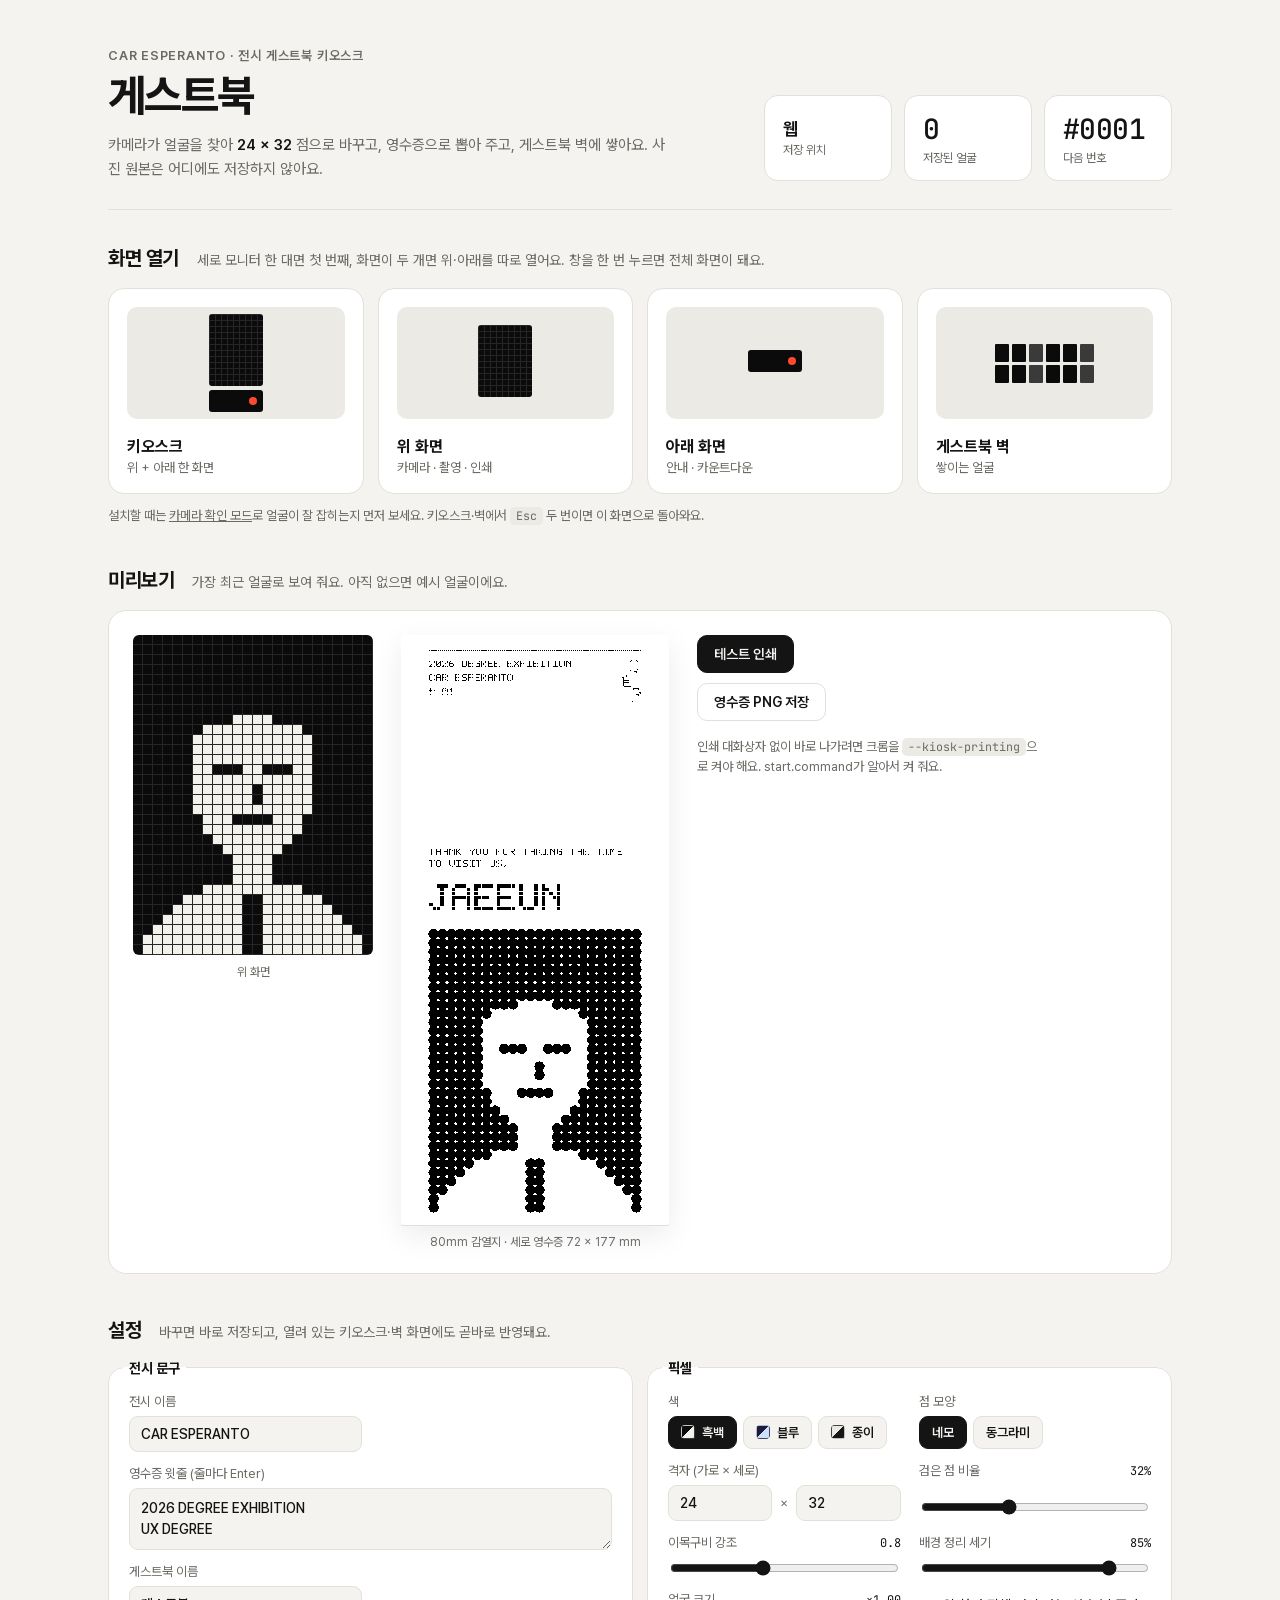
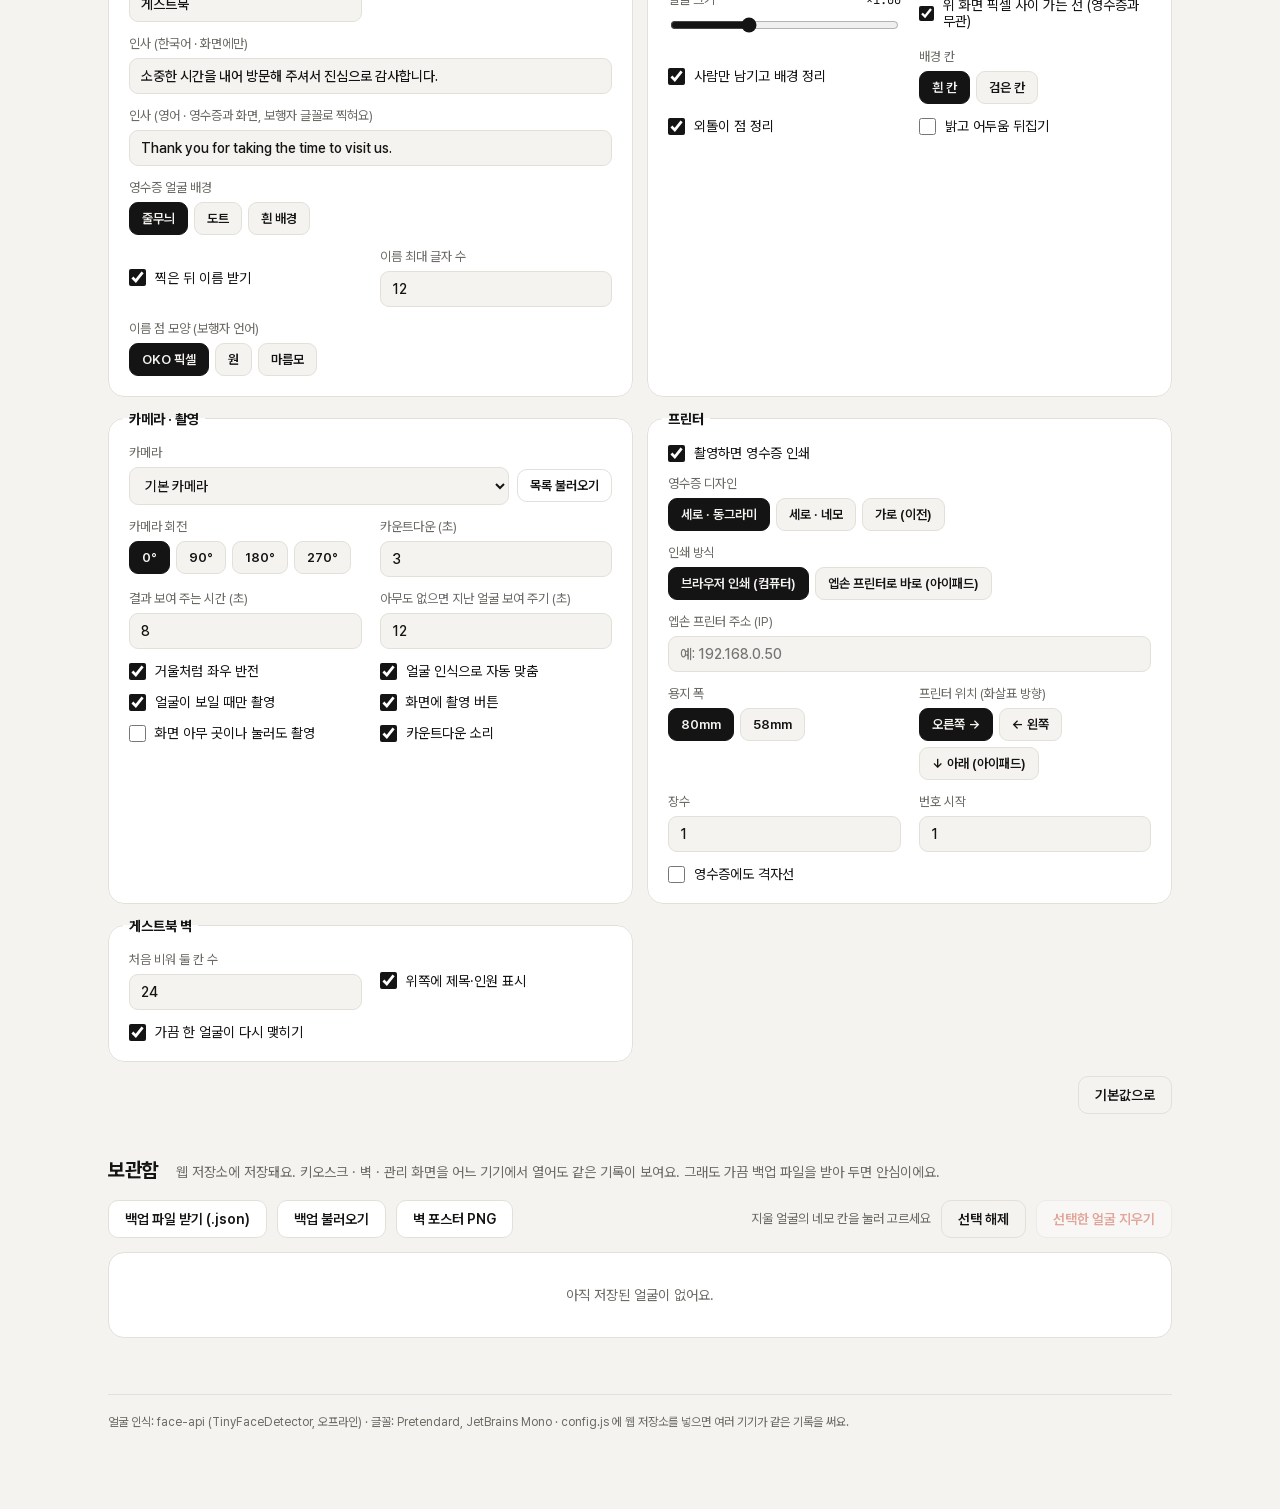
==== index.html @ ea3ad04e "Receipt: full face framing, fresh settings before print, no stale overwrite Co-Authored-By: Claude O" ====
<!doctype html>
<html lang="ko">
<head>
<meta charset="utf-8">
<meta name="viewport" content="width=device-width, initial-scale=1">
<title>게스트북 · 관리</title>
<link rel="stylesheet" href="css/base.css?v=1791965239">
<link rel="stylesheet" href="css/admin.css?v=1791965239">
</head>
<body>
<main>
  <header class="top">
    <div>
      <p class="kicker"><span data-bind="title">CAR ESPERANTO</span> · 전시 게스트북 키오스크</p>
      <h1>게스트북</h1>
      <p class="lede">카메라가 얼굴을 찾아 <b data-bind="grid">24 × 32</b> 점으로 바꾸고, 영수증으로 뽑아 주고, 게스트북 벽에 쌓아요. 사진 원본은 어디에도 저장하지 않아요.</p>
    </div>
    <div class="stats">
      <div class="stat"><span id="stStore" style="font-size:18px;font-weight:650;padding-top:8px">…</span><small>저장 위치</small></div>
      <div class="stat"><span class="mono" id="stCount">0</span><small>저장된 얼굴</small></div>
      <div class="stat"><span class="mono" id="stNext">#0001</span><small>다음 번호</small></div>
    </div>
  </header>

  <div class="warn" id="fileWarn" hidden>
    지금 파일을 직접 열었어요. 카메라와 얼굴 인식은 <b>start.command</b>(맥) 또는 <b>start.bat</b>(윈도우)로 열어야 제대로 돌아가요.
  </div>

  <!-- 1. 화면 열기 -->
  <section>
    <div class="sec-head"><h2>화면 열기</h2><p>세로 모니터 한 대면 첫 번째, 화면이 두 개면 위·아래를 따로 열어요. 창을 한 번 누르면 전체 화면이 돼요.</p></div>
    <div class="launch">
      <a class="card" href="kiosk.html?screen=both" target="_blank" data-win="both">
        <div class="diagram d-both"><i class="t"></i><i class="b"></i></div>
        <b>키오스크</b><span>위 + 아래 한 화면</span>
      </a>
      <a class="card" href="kiosk.html?screen=top" target="_blank" data-win="top">
        <div class="diagram d-top"><i class="t"></i></div>
        <b>위 화면</b><span>카메라 · 촬영 · 인쇄</span>
      </a>
      <a class="card" href="kiosk.html?screen=bottom" target="_blank" data-win="bottom">
        <div class="diagram d-bottom"><i class="b"></i></div>
        <b>아래 화면</b><span>안내 · 카운트다운</span>
      </a>
      <a class="card" href="wall.html" target="_blank" data-win="wall">
        <div class="diagram d-wall"><i></i><i></i><i></i><i></i><i></i><i></i><i></i><i></i><i></i><i></i><i></i><i></i></div>
        <b>게스트북 벽</b><span>쌓이는 얼굴</span>
      </a>
    </div>
    <p class="hint">설치할 때는 <a href="kiosk.html?screen=both&amp;debug" target="_blank">카메라 확인 모드</a>로 얼굴이 잘 잡히는지 먼저 보세요. 키오스크·벽에서 <kbd>Esc</kbd> 두 번이면 이 화면으로 돌아와요.</p>
  </section>

  <!-- 2. 미리보기 -->
  <section>
    <div class="sec-head"><h2>미리보기</h2><p>가장 최근 얼굴로 보여 줘요. 아직 없으면 예시 얼굴이에요.</p></div>
    <div class="preview">
      <figure class="pv-screen">
        <canvas id="pvScreen"></canvas>
        <figcaption>위 화면</figcaption>
      </figure>
      <figure class="pv-receipt">
        <div class="paper"><canvas id="pvReceipt"></canvas></div>
        <figcaption><span id="pvPaper">80mm 영수증</span></figcaption>
      </figure>
      <div class="pv-actions">
        <button class="btn primary" id="btnTestPrint">테스트 인쇄</button>
        <button class="btn" id="btnSaveReceipt">영수증 PNG 저장</button>
        <p class="small">인쇄 대화상자 없이 바로 나가려면 크롬을 <code>--kiosk-printing</code>으로 켜야 해요. start.command가 알아서 켜 줘요.</p>
      </div>
    </div>
  </section>

  <!-- 3. 설정 -->
  <section>
    <div class="sec-head"><h2>설정</h2><p>바꾸면 바로 저장되고, 열려 있는 키오스크·벽 화면에도 곧바로 반영돼요.</p></div>
    <form id="settings" class="settings" autocomplete="off">
      <fieldset>
        <legend>전시 문구</legend>
        <label>전시 이름<input name="title" type="text"></label>
        <label class="wide">영수증 윗줄 (줄마다 Enter)<textarea name="subtitle" rows="2"></textarea></label>
        <label>게스트북 이름<input name="label" type="text"></label>
        <label class="wide">인사 (한국어 · 화면에만)<input name="thanks" type="text"></label>
        <label class="wide">인사 (영어 · 영수증과 화면, 보행자 글꼴로 찍혀요)<input name="thanksEn" type="text"></label>
        <label class="wide">영수증 얼굴 배경
          <div class="seg" data-name="receiptBg">
            <button type="button" data-v="stripes">줄무늬</button><button type="button" data-v="dots">도트</button><button type="button" data-v="white">흰 배경</button>
          </div>
        </label>
        <label class="check"><input name="askName" type="checkbox">찍은 뒤 이름 받기</label>
        <label>이름 최대 글자 수<input name="nameMax" type="number" min="4" max="16" step="1"></label>
        <label class="wide">이름 점 모양 (보행자 언어)
          <div class="seg" data-name="nameShape">
            <button type="button" data-v="oko">OKO 픽셀</button><button type="button" data-v="circle">원</button><button type="button" data-v="rhomb">마름모</button>
          </div>
        </label>
      </fieldset>

      <fieldset>
        <legend>픽셀</legend>
        <label>색
          <div class="seg" data-name="theme">
            <button type="button" data-v="mono"><i style="--a:#0b0b0b;--b:#f2f1ec"></i>흑백</button>
            <button type="button" data-v="blue"><i style="--a:#1d1b3b;--b:#cddfff"></i>블루</button>
            <button type="button" data-v="paper"><i style="--a:#ece9e2;--b:#161616"></i>종이</button>
          </div>
        </label>
        <label>점 모양
          <div class="seg" data-name="shape">
            <button type="button" data-v="square">네모</button>
            <button type="button" data-v="dot">동그라미</button>
          </div>
        </label>
        <label>격자 (가로 × 세로)
          <div class="pair"><input name="cols" type="number" min="12" max="64" step="1"><span>×</span><input name="rows" type="number" min="16" max="86" step="1"></div>
        </label>
        <label>검은 점 비율 <output data-for="darkPct"></output><input name="darkPct" type="range" min="0.15" max="0.6" step="0.01"></label>
        <label>이목구비 강조 <output data-for="detail"></output><input name="detail" type="range" min="0" max="2" step="0.1"></label>
        <label>배경 정리 세기 <output data-for="bgDarken"></output><input name="bgDarken" type="range" min="0" max="1" step="0.05"></label>
        <label>얼굴 크기 <output data-for="zoom"></output><input name="zoom" type="range" min="0.6" max="1.8" step="0.05"></label>
        <label class="check"><input name="screenGrid" type="checkbox">위 화면 픽셀 사이 가는 선 (영수증과 무관)</label>
        <label class="check"><input name="segment" type="checkbox">사람만 남기고 배경 정리</label>
        <label>배경 칸
          <div class="seg" data-name="bgMode">
            <button type="button" data-v="white">흰 칸</button><button type="button" data-v="black">검은 칸</button>
          </div>
        </label>
        <label class="check"><input name="cleanup" type="checkbox">외톨이 점 정리</label>
        <label class="check"><input name="invert" type="checkbox">밝고 어두움 뒤집기</label>
      </fieldset>

      <fieldset>
        <legend>카메라 · 촬영</legend>
        <label class="wide">카메라
          <div class="pair"><select name="cameraId"><option value="">기본 카메라</option></select><button type="button" class="btn small-btn" id="btnCams">목록 불러오기</button></div>
        </label>
        <label>카메라 회전
          <div class="seg" data-name="rotate">
            <button type="button" data-v="0">0°</button><button type="button" data-v="90">90°</button><button type="button" data-v="180">180°</button><button type="button" data-v="270">270°</button>
          </div>
        </label>
        <label>카운트다운 (초)<input name="countdown" type="number" min="0" max="10" step="1"></label>
        <label>결과 보여 주는 시간 (초)<input name="holdSeconds" type="number" min="3" max="30" step="1"></label>
        <label>아무도 없으면 지난 얼굴 보여 주기 (초)<input name="attractAfter" type="number" min="3" max="120" step="1"></label>
        <label class="check"><input name="mirror" type="checkbox">거울처럼 좌우 반전</label>
        <label class="check"><input name="faceDetect" type="checkbox">얼굴 인식으로 자동 맞춤</label>
        <label class="check"><input name="requireFace" type="checkbox">얼굴이 보일 때만 촬영</label>
        <label class="check"><input name="screenButton" type="checkbox">화면에 촬영 버튼</label>
        <label class="check"><input name="tapToShoot" type="checkbox">화면 아무 곳이나 눌러도 촬영</label>
        <label class="check"><input name="sound" type="checkbox">카운트다운 소리</label>
      </fieldset>

      <fieldset>
        <legend>프린터</legend>
        <label class="check"><input name="print" type="checkbox">촬영하면 영수증 인쇄</label>
        <label class="wide">영수증 디자인
          <div class="seg" data-name="receiptStyle">
            <button type="button" data-v="dots">세로 · 동그라미</button><button type="button" data-v="squares">세로 · 네모</button><button type="button" data-v="classic">가로 (이전)</button>
          </div>
        </label>
        <label class="wide">인쇄 방식
          <div class="seg" data-name="printMode">
            <button type="button" data-v="browser">브라우저 인쇄 (컴퓨터)</button><button type="button" data-v="epos">엡손 프린터로 바로 (아이패드)</button>
          </div>
        </label>
        <label class="wide">엡손 프린터 주소 (IP)<input name="eposHost" type="text" placeholder="예: 192.168.0.50" autocomplete="off" spellcheck="false"></label>
        <label>용지 폭
          <div class="seg" data-name="paper">
            <button type="button" data-v="80">80mm</button><button type="button" data-v="58">58mm</button>
          </div>
        </label>
        <label>프린터 위치 (화살표 방향)
          <div class="seg" data-name="printerSide">
            <button type="button" data-v="right">오른쪽 →</button><button type="button" data-v="left">← 왼쪽</button><button type="button" data-v="down">↓ 아래 (아이패드)</button>
          </div>
        </label>
        <label>장수<input name="copies" type="number" min="1" max="5" step="1"></label>
        <label>번호 시작<input name="numberStart" type="number" min="1" step="1"></label>
        <label class="check"><input name="receiptGrid" type="checkbox">영수증에도 격자선</label>
      </fieldset>

      <fieldset>
        <legend>게스트북 벽</legend>
        <label>처음 비워 둘 칸 수<input name="wallMinSlots" type="number" min="1" max="400" step="1"></label>
        <label class="check"><input name="wallHeader" type="checkbox">위쪽에 제목·인원 표시</label>
        <label class="check"><input name="wallTwinkle" type="checkbox">가끔 한 얼굴이 다시 맺히기</label>
      </fieldset>
      <div class="form-foot"><span class="saved" id="saved">저장됨</span><button type="button" class="btn ghost" id="btnReset">기본값으로</button></div>
    </form>
  </section>

  <!-- 4. 보관함 -->
  <section>
    <div class="sec-head"><h2>보관함</h2><p id="storeNote">이 컴퓨터의 크롬 안에 저장돼요. 전시 중에는 하루에 한 번 백업 파일을 받아 두세요.</p></div>
    <div class="archive-bar">
      <button class="btn" id="btnExport">백업 파일 받기 (.json)</button>
      <label class="btn">백업 불러오기<input type="file" id="fileImport" accept="application/json,.json" hidden></label>
      <button class="btn" id="btnPoster">벽 포스터 PNG</button>
      <span class="grow"></span>
      <span class="pick-info" id="pickInfo">지울 얼굴의 네모 칸을 눌러 고르세요</span>
      <button class="btn ghost" id="btnPickNone" hidden>선택 해제</button>
      <button class="btn danger" id="btnDelPicked" disabled>선택한 얼굴 지우기</button>
    </div>
    <div class="archive" id="archive"><p class="empty">아직 저장된 얼굴이 없어요.</p></div>
    <div class="selected" id="selected" hidden>
      <canvas id="selCanvas"></canvas>
      <div>
        <p class="mono sel-no" id="selNo">#0000</p>
        <p class="small" id="selMeta"></p>
        <div class="row">
          <button class="btn" id="btnReprint">영수증 다시 인쇄</button>
          <button class="btn" id="btnSaveSel">영수증 PNG 저장</button>
          <button class="btn danger" id="btnDelete">이 얼굴 지우기</button>
        </div>
      </div>
    </div>
  </section>

  <footer>얼굴 인식: face-api (TinyFaceDetector, 오프라인) · 글꼴: Pretendard, JetBrains Mono · config.js 에 웹 저장소를 넣으면 여러 기기가 같은 기록을 써요.</footer>
</main>
<script src="config.js"></script>
<script src="js/common.js?v=1791965239"></script>
<script src="js/dotname.js?v=1791965239"></script>
<script src="js/admin.js?v=1791965239"></script>
</body>
</html>
---- css/base.css ----
@font-face { font-family: 'Pretendard'; src: url('../fonts/PretendardVariable.woff2') format('woff2-variations'), url('../fonts/PretendardVariable.woff2') format('woff2'); font-weight: 45 920; font-display: block; }
@font-face { font-family: 'JetBrains Mono'; src: url('../fonts/jetbrains-mono-latin-400-normal.woff2') format('woff2'); font-weight: 400; font-display: block; }
@font-face { font-family: 'JetBrains Mono'; src: url('../fonts/jetbrains-mono-latin-500-normal.woff2') format('woff2'); font-weight: 500; font-display: block; }
@font-face { font-family: 'JetBrains Mono'; src: url('../fonts/jetbrains-mono-latin-700-normal.woff2') format('woff2'); font-weight: 700; font-display: block; }

:root {
  --sans: 'Pretendard', -apple-system, 'Apple SD Gothic Neo', 'Malgun Gothic', system-ui, sans-serif;
  --mono: 'JetBrains Mono', 'SF Mono', Menlo, Consolas, monospace;
}
*, *::before, *::after { box-sizing: border-box; }
.mono { font-family: var(--mono); font-variant-numeric: tabular-nums; }
html.nocursor, html.nocursor * { cursor: none !important; }
---- css/admin.css ----
:root {
  --bg: #f4f3ef; --card: #ffffff; --ink: #141414; --sub: #6b6a64; --line: #e2e0d9; --soft: #eceae4;
  --accent: #ff4a2e; --danger: #c8321b; --ok: #1f7a4d;
  color-scheme: light;
}
@media (prefers-color-scheme: dark) {
  :root { --bg: #111111; --card: #1a1a1a; --ink: #f0efea; --sub: #9a988f; --line: #2b2b2a; --soft: #232322; --danger: #ff6b55; --ok: #5fd39a; color-scheme: dark; }
}
html, body { margin: 0; background: var(--bg); color: var(--ink); font-family: var(--sans); -webkit-font-smoothing: antialiased; }
main { max-width: 1120px; margin: 0 auto; padding: 48px 28px 80px; }
a { color: inherit; }
code, kbd { font-family: var(--mono); font-size: .9em; background: var(--soft); padding: 1px 6px; border-radius: 5px; }

.top { display: flex; justify-content: space-between; gap: 32px; align-items: flex-end; padding-bottom: 28px; border-bottom: 1px solid var(--line); }
.kicker { margin: 0 0 10px; font-size: 13px; font-weight: 600; letter-spacing: .06em; color: var(--sub); text-transform: uppercase; }
h1 { margin: 0; font-size: 44px; letter-spacing: -0.035em; font-weight: 750; line-height: 1.05; }
.lede { margin: 14px 0 0; max-width: 560px; color: var(--sub); line-height: 1.6; font-size: 15px; }
.lede b { color: var(--ink); font-weight: 600; }
.stats { display: flex; gap: 12px; }
.stat { background: var(--card); border: 1px solid var(--line); border-radius: 14px; padding: 14px 18px; min-width: 128px; }
.stat span { display: block; font-size: 28px; font-weight: 500; letter-spacing: -0.02em; }
.stat small { color: var(--sub); font-size: 12px; }

.warn { margin-top: 20px; padding: 14px 18px; border-radius: 12px; background: color-mix(in srgb, var(--accent) 12%, var(--card)); border: 1px solid color-mix(in srgb, var(--accent) 40%, transparent); font-size: 14px; line-height: 1.5; }

section { padding: 36px 0 8px; }
.sec-head { display: flex; align-items: baseline; gap: 18px; flex-wrap: wrap; margin-bottom: 18px; }
h2 { margin: 0; font-size: 20px; letter-spacing: -0.02em; }
.sec-head p { margin: 0; color: var(--sub); font-size: 14px; }

.launch { display: grid; grid-template-columns: repeat(4, 1fr); gap: 14px; }
.card { display: flex; flex-direction: column; gap: 4px; padding: 18px; background: var(--card); border: 1px solid var(--line); border-radius: 16px; text-decoration: none; transition: border-color .15s, transform .15s; }
.card:hover { border-color: var(--ink); transform: translateY(-2px); }
.card b { font-size: 16px; margin-top: 14px; }
.card span { font-size: 13px; color: var(--sub); }
.diagram { height: 112px; border-radius: 10px; background: var(--soft); display: grid; place-items: center; }
.d-both, .d-top, .d-bottom { grid-template-rows: auto auto; align-content: center; gap: 4px; }
.diagram .t { width: 54px; height: 72px; background: #0b0b0b; border-radius: 3px; background-image: linear-gradient(#262626 1px, transparent 1px), linear-gradient(90deg, #262626 1px, transparent 1px); background-size: 6px 6px; }
.diagram .b { width: 54px; height: 22px; background: #0b0b0b; border-radius: 3px; position: relative; }
.diagram .b::after { content: ''; position: absolute; right: 6px; top: 7px; width: 8px; height: 8px; border-radius: 50%; background: var(--accent); }
.d-wall { grid-template-columns: repeat(6, 14px); gap: 3px; align-content: center; justify-content: center; }
.d-wall i { width: 14px; height: 18px; background: #0b0b0b; border-radius: 1px; }
.d-wall i:nth-child(3n) { background: #3a3a3a; }
.hint { color: var(--sub); font-size: 13px; margin: 14px 0 0; }

.preview { display: grid; grid-template-columns: auto auto 1fr; gap: 28px; align-items: start; background: var(--card); border: 1px solid var(--line); border-radius: 18px; padding: 24px; }
figure { margin: 0; }
figcaption { font-size: 12px; color: var(--sub); margin-top: 10px; text-align: center; }
#pvScreen { display: block; width: 240px; height: 320px; border-radius: 6px; }
.paper { background: #fff; padding: 0 14px; box-shadow: 0 1px 0 var(--line), 0 10px 30px rgba(0,0,0,.08); border-radius: 2px; }
#pvReceipt { display: block; width: 380px; max-width: 100%; image-rendering: pixelated; }
.pv-actions { display: flex; flex-direction: column; gap: 10px; align-items: flex-start; }
.small { font-size: 13px; color: var(--sub); line-height: 1.55; margin: 6px 0 0; max-width: 340px; }

.btn { appearance: none; border: 1px solid var(--line); background: var(--card); color: var(--ink); font: 600 14px var(--sans); padding: 10px 16px; border-radius: 10px; cursor: pointer; display: inline-flex; align-items: center; gap: 6px; transition: border-color .15s, background .15s; }
.btn:hover { border-color: var(--ink); }
.btn.primary { background: var(--ink); color: var(--bg); border-color: var(--ink); }
.btn.danger { color: var(--danger); }
.btn.danger.arm { background: var(--danger); color: #fff; border-color: var(--danger); }
.btn.ghost { background: transparent; }
.btn.small-btn { padding: 8px 12px; font-size: 13px; white-space: nowrap; }

.settings { display: grid; grid-template-columns: 1fr 1fr; gap: 14px; }
fieldset { margin: 0; border: 1px solid var(--line); background: var(--card); border-radius: 16px; padding: 18px 20px 20px; display: grid; grid-template-columns: 1fr 1fr; gap: 14px 18px; align-content: start; min-width: 0; }
legend { padding: 0 6px; margin-left: -6px; font-weight: 700; font-size: 14px; }
fieldset label { display: flex; flex-direction: column; gap: 7px; font-size: 13px; color: var(--sub); min-width: 0; }
fieldset label.wide { grid-column: 1 / -1; }
fieldset label output { color: var(--ink); font-family: var(--mono); font-size: 12px; }
fieldset label:has(output) { flex-direction: row; flex-wrap: wrap; justify-content: space-between; }
fieldset label:has(output) input { flex-basis: 100%; }
input[type=text], input[type=number], select, textarea { font: 500 14px var(--sans); color: var(--ink); background: var(--bg); border: 1px solid var(--line); border-radius: 9px; padding: 9px 11px; width: 100%; min-width: 0; }
input:focus, select:focus { outline: 2px solid var(--ink); outline-offset: -1px; }
input[type=range] { width: 100%; accent-color: var(--ink); }
label.check { flex-direction: row; align-items: center; gap: 9px; color: var(--ink); font-size: 14px; }
label.check input { width: 17px; height: 17px; accent-color: var(--ink); margin: 0; }
.pair { display: flex; gap: 8px; align-items: center; }
.pair span { color: var(--sub); }
.seg { display: flex; flex-wrap: wrap; gap: 6px; }
.seg button { appearance: none; border: 1px solid var(--line); background: var(--bg); color: var(--ink); font: 600 13px var(--sans); padding: 8px 12px; border-radius: 9px; cursor: pointer; display: inline-flex; align-items: center; gap: 7px; }
.seg button.on { background: var(--ink); color: var(--bg); border-color: var(--ink); }
.seg i { width: 14px; height: 14px; border-radius: 4px; background: linear-gradient(135deg, var(--a) 50%, var(--b) 50%); border: 1px solid rgba(128,128,128,.4); }
.form-foot { grid-column: 1 / -1; display: flex; justify-content: flex-end; align-items: center; gap: 14px; }
.saved { font-size: 13px; color: var(--ok); opacity: 0; transition: opacity .3s; }
.saved.on { opacity: 1; }

.archive-bar { display: flex; gap: 10px; flex-wrap: wrap; align-items: center; margin-bottom: 14px; }
.grow { flex: 1; }
.archive { display: grid; grid-template-columns: repeat(auto-fill, minmax(66px, 1fr)); gap: 8px; background: var(--card); border: 1px solid var(--line); border-radius: 16px; padding: 16px; max-height: 460px; overflow: auto; }
.archive .empty { grid-column: 1 / -1; color: var(--sub); font-size: 14px; margin: 18px 0; text-align: center; }
.thumb { appearance: none; border: 0; padding: 0; background: none; cursor: pointer; display: flex; flex-direction: column; gap: 4px; align-items: stretch; color: var(--sub); font: 500 10px var(--mono); }
.thumb canvas { width: 100%; aspect-ratio: 3 / 4; image-rendering: pixelated; border-radius: 3px; outline: 2px solid transparent; outline-offset: 2px; }
.thumb.sel canvas { outline-color: var(--ink); }
.selected { display: flex; gap: 20px; align-items: center; margin-top: 14px; background: var(--card); border: 1px solid var(--line); border-radius: 16px; padding: 16px; }
#selCanvas { width: 96px; image-rendering: pixelated; border-radius: 4px; }
.sel-no { font-size: 26px; margin: 0; font-weight: 500; }
.row { display: flex; gap: 10px; margin-top: 12px; flex-wrap: wrap; }

footer { margin-top: 48px; padding-top: 20px; border-top: 1px solid var(--line); font-size: 12px; color: var(--sub); }

@media (max-width: 900px) {
  .launch { grid-template-columns: repeat(2, 1fr); }
  .settings { grid-template-columns: 1fr; }
  .preview { grid-template-columns: 1fr 1fr; }
  .pv-actions { grid-column: 1 / -1; }
  .top { flex-direction: column; align-items: flex-start; }
}
@media (max-width: 520px) {
  main { padding: 28px 16px 60px; }
  h1 { font-size: 34px; }
  fieldset { grid-template-columns: 1fr; }
  .preview { grid-template-columns: 1fr; justify-items: center; }
  .launch { gap: 10px; }
}
.selected[hidden] { display: none; }

textarea { resize: vertical; line-height: 1.5; }

.thumb { position: relative; }
.thumb .pick { position: absolute; top: 6px; left: 6px; width: 22px; height: 22px; border-radius: 6px; border: 2px solid rgba(255,255,255,.9); background: rgba(0,0,0,.45); display: grid; place-items: center; box-shadow: 0 1px 3px rgba(0,0,0,.4); }
.thumb .pick::after { content: ''; width: 10px; height: 6px; border-left: 2.5px solid #fff; border-bottom: 2.5px solid #fff; transform: rotate(-45deg) translate(1px, -1px); opacity: 0; }
.thumb.picked .pick { background: var(--danger); border-color: var(--danger); }
.thumb.picked .pick::after { opacity: 1; }
.thumb.picked canvas { outline-color: var(--danger); opacity: .75; }
.pick-info { font-size: 13px; color: var(--sub); }
.btn:disabled { opacity: .4; cursor: default; }
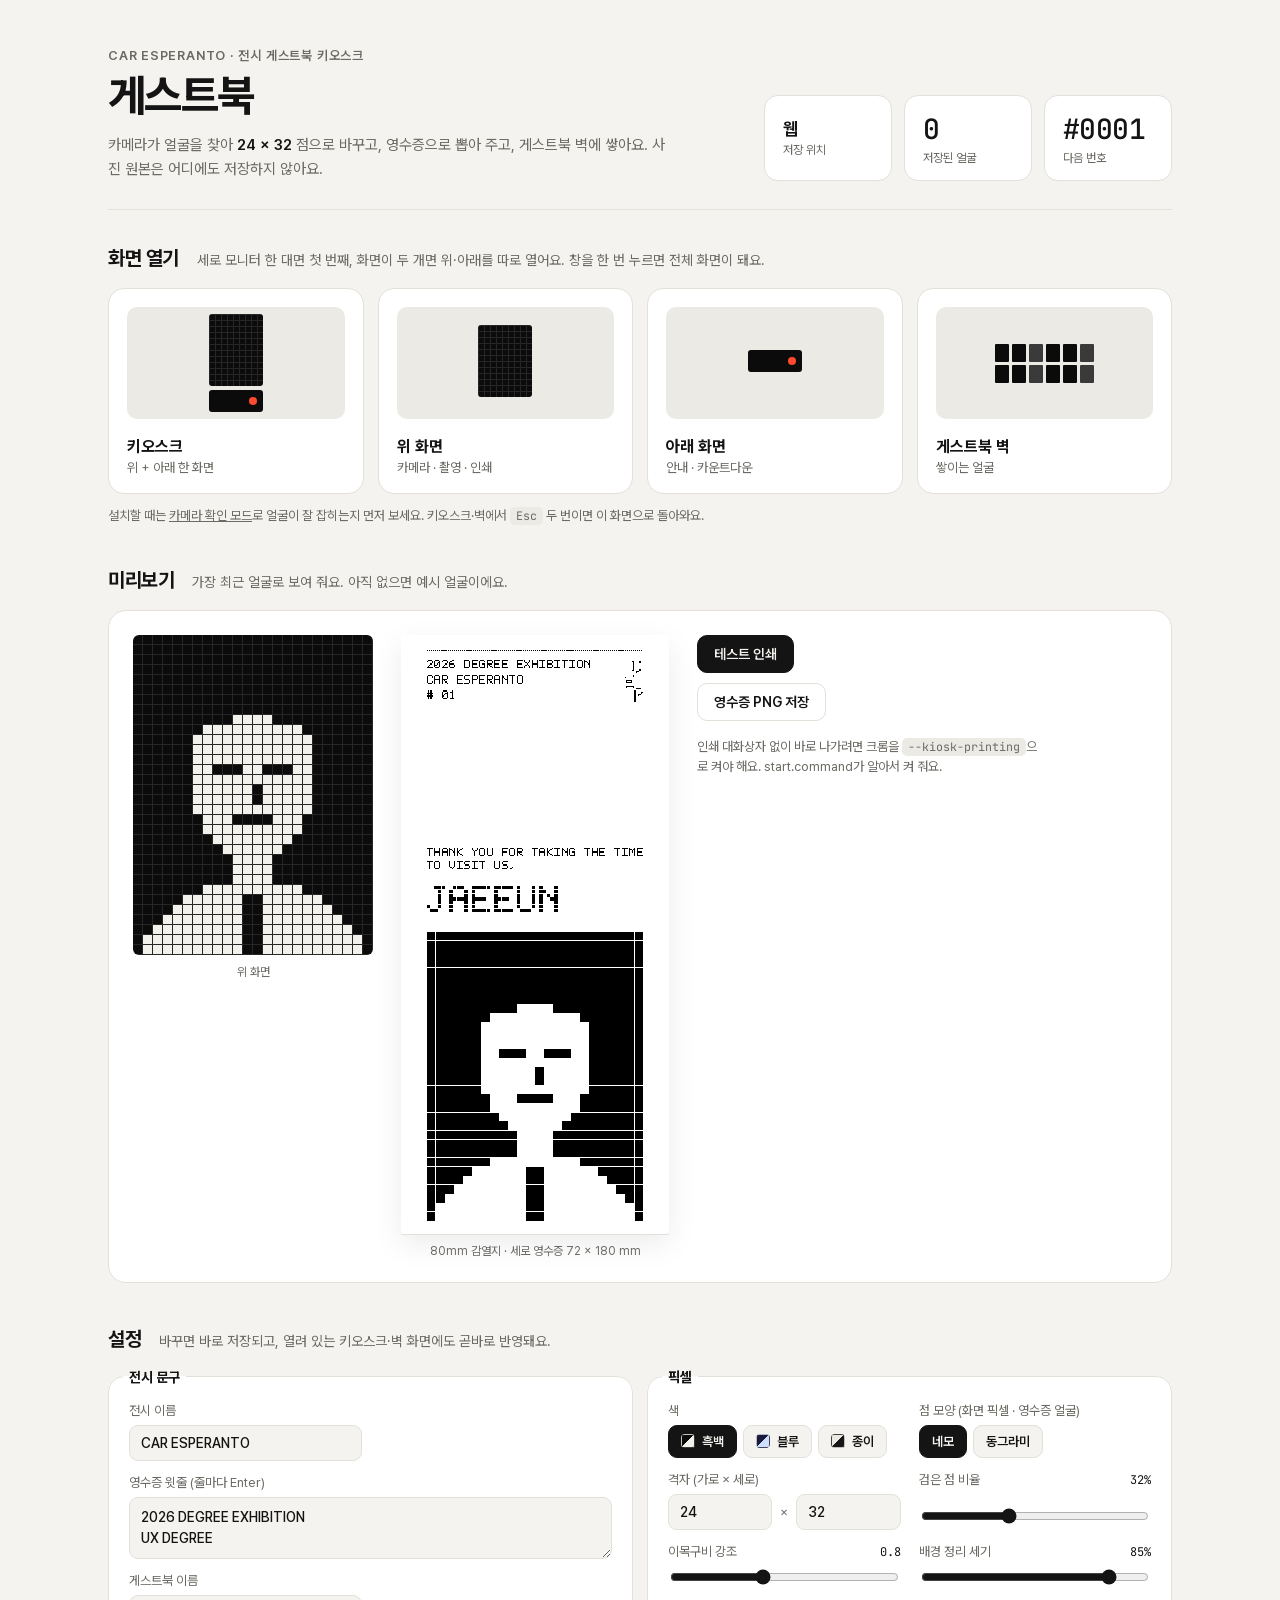
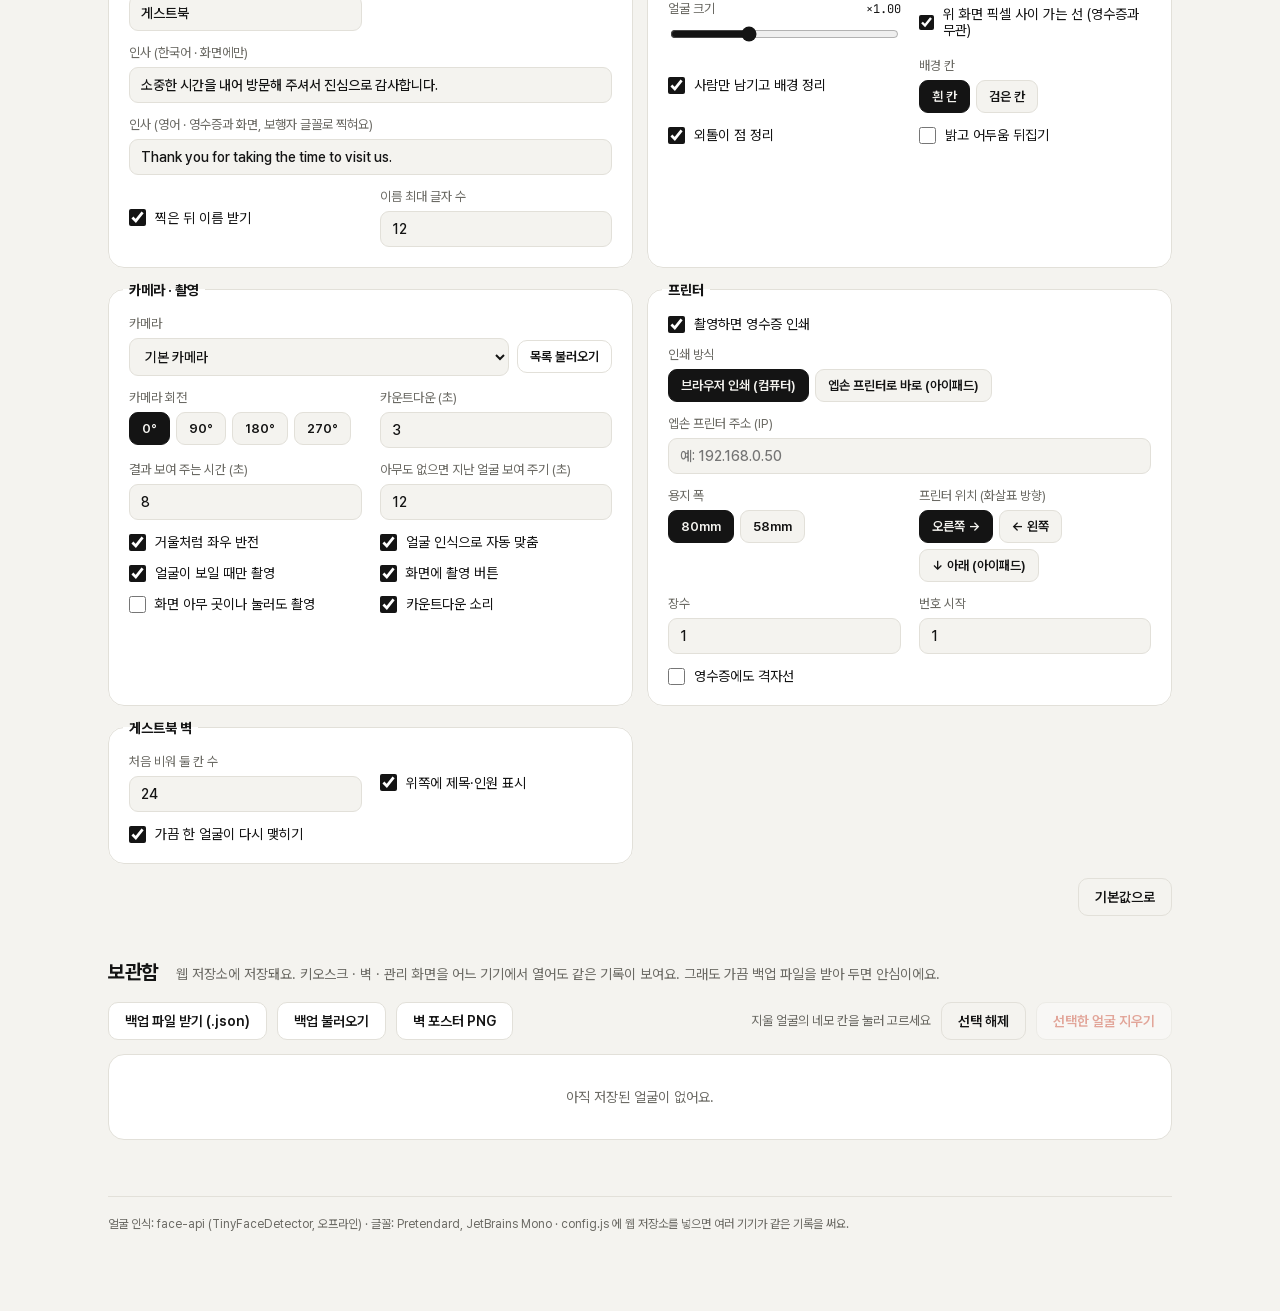
==== commit 7678bbc8: "Merge shape settings, pixel font everywhere, instant view switch for countdown Co-Authored-By: Claud" ====
--- a/index.html
+++ b/index.html
@@ -4,8 +4,8 @@
 <meta charset="utf-8">
 <meta name="viewport" content="width=device-width, initial-scale=1">
 <title>게스트북 · 관리</title>
-<link rel="stylesheet" href="css/base.css?v=1791965239">
-<link rel="stylesheet" href="css/admin.css?v=1791965239">
+<link rel="stylesheet" href="css/base.css?v=1791965939">
+<link rel="stylesheet" href="css/admin.css?v=1791965939">
 </head>
 <body>
 <main>
@@ -81,18 +81,8 @@
         <label>게스트북 이름<input name="label" type="text"></label>
         <label class="wide">인사 (한국어 · 화면에만)<input name="thanks" type="text"></label>
         <label class="wide">인사 (영어 · 영수증과 화면, 보행자 글꼴로 찍혀요)<input name="thanksEn" type="text"></label>
-        <label class="wide">영수증 얼굴 배경
-          <div class="seg" data-name="receiptBg">
-            <button type="button" data-v="stripes">줄무늬</button><button type="button" data-v="dots">도트</button><button type="button" data-v="white">흰 배경</button>
-          </div>
-        </label>
         <label class="check"><input name="askName" type="checkbox">찍은 뒤 이름 받기</label>
         <label>이름 최대 글자 수<input name="nameMax" type="number" min="4" max="16" step="1"></label>
-        <label class="wide">이름 점 모양 (보행자 언어)
-          <div class="seg" data-name="nameShape">
-            <button type="button" data-v="oko">OKO 픽셀</button><button type="button" data-v="circle">원</button><button type="button" data-v="rhomb">마름모</button>
-          </div>
-        </label>
       </fieldset>
 
       <fieldset>
@@ -104,7 +94,7 @@
             <button type="button" data-v="paper"><i style="--a:#ece9e2;--b:#161616"></i>종이</button>
           </div>
         </label>
-        <label>점 모양
+        <label>점 모양 (화면 픽셀 · 영수증 얼굴)
           <div class="seg" data-name="shape">
             <button type="button" data-v="square">네모</button>
             <button type="button" data-v="dot">동그라미</button>
@@ -152,11 +142,6 @@
       <fieldset>
         <legend>프린터</legend>
         <label class="check"><input name="print" type="checkbox">촬영하면 영수증 인쇄</label>
-        <label class="wide">영수증 디자인
-          <div class="seg" data-name="receiptStyle">
-            <button type="button" data-v="dots">세로 · 동그라미</button><button type="button" data-v="squares">세로 · 네모</button><button type="button" data-v="classic">가로 (이전)</button>
-          </div>
-        </label>
         <label class="wide">인쇄 방식
           <div class="seg" data-name="printMode">
             <button type="button" data-v="browser">브라우저 인쇄 (컴퓨터)</button><button type="button" data-v="epos">엡손 프린터로 바로 (아이패드)</button>
@@ -218,8 +203,8 @@
   <footer>얼굴 인식: face-api (TinyFaceDetector, 오프라인) · 글꼴: Pretendard, JetBrains Mono · config.js 에 웹 저장소를 넣으면 여러 기기가 같은 기록을 써요.</footer>
 </main>
 <script src="config.js"></script>
-<script src="js/common.js?v=1791965239"></script>
-<script src="js/dotname.js?v=1791965239"></script>
-<script src="js/admin.js?v=1791965239"></script>
+<script src="js/common.js?v=1791965939"></script>
+<script src="js/dotname.js?v=1791965939"></script>
+<script src="js/admin.js?v=1791965939"></script>
 </body>
 </html>
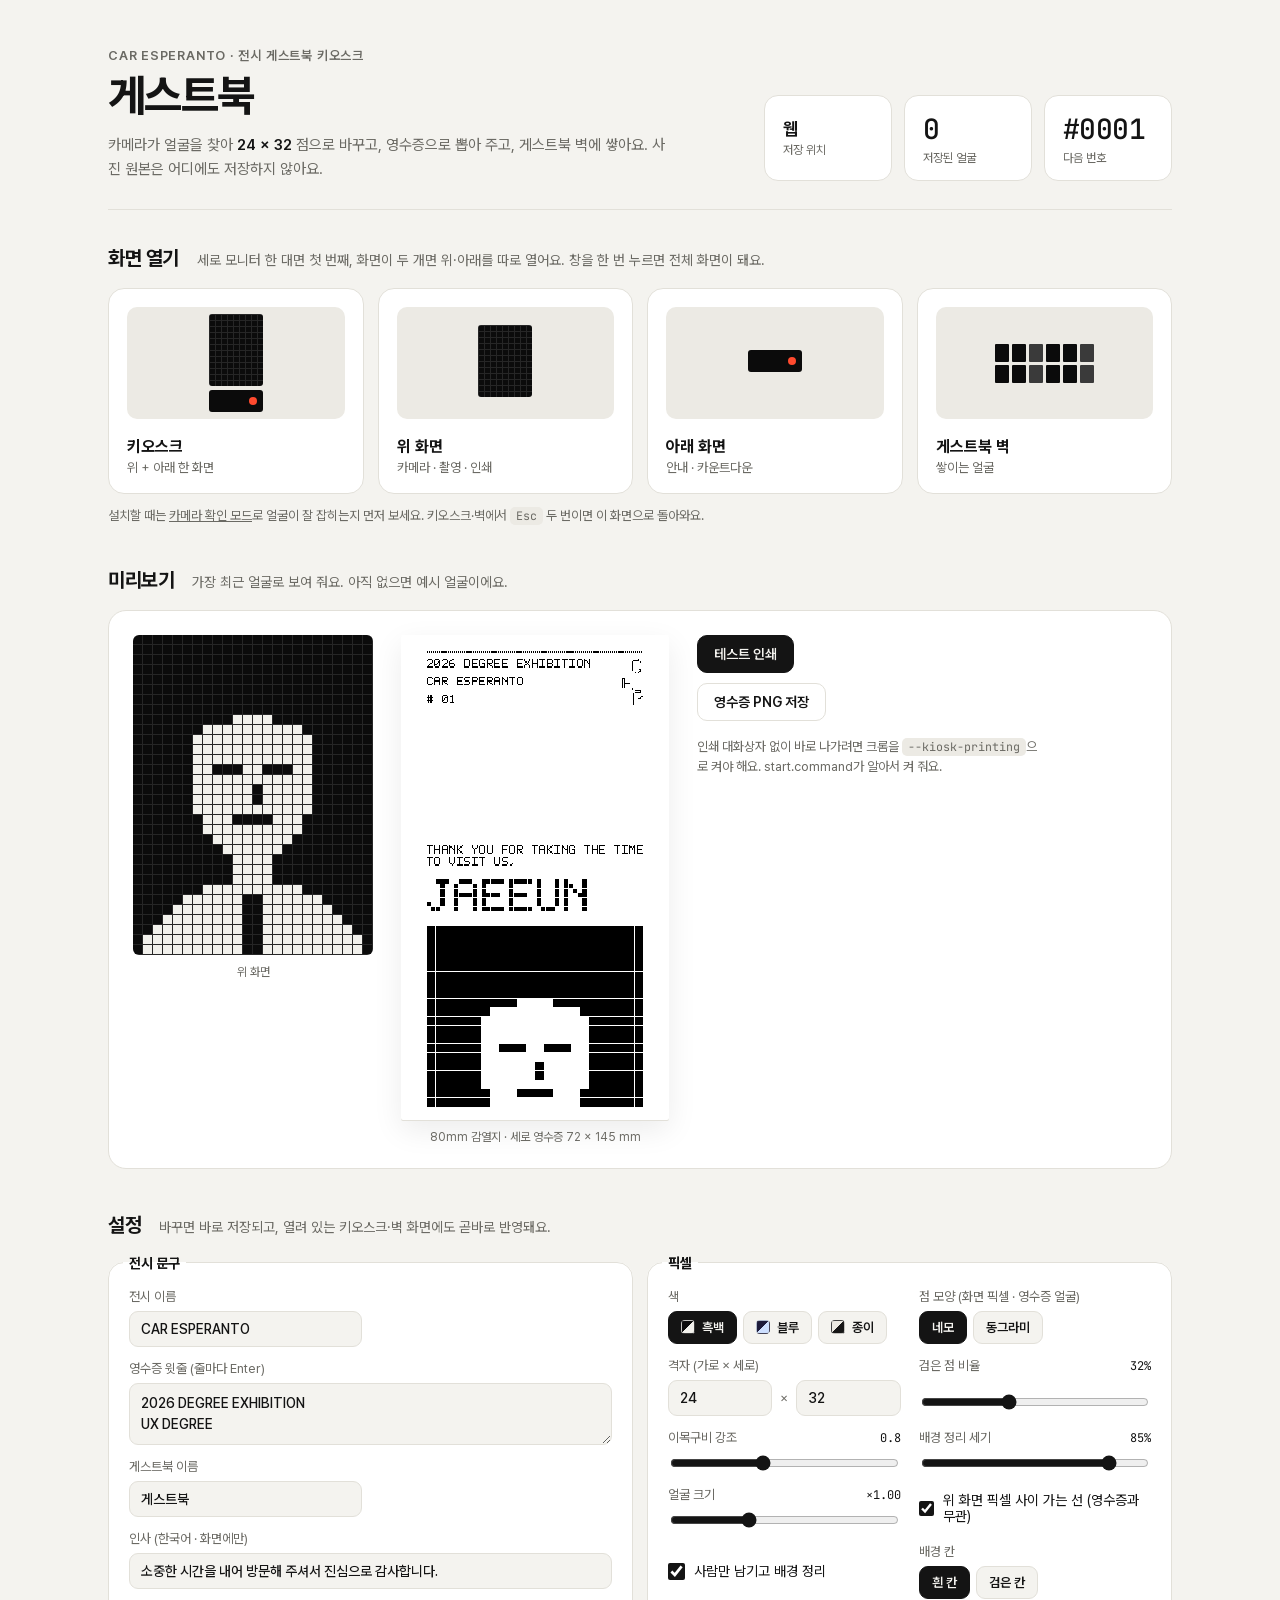
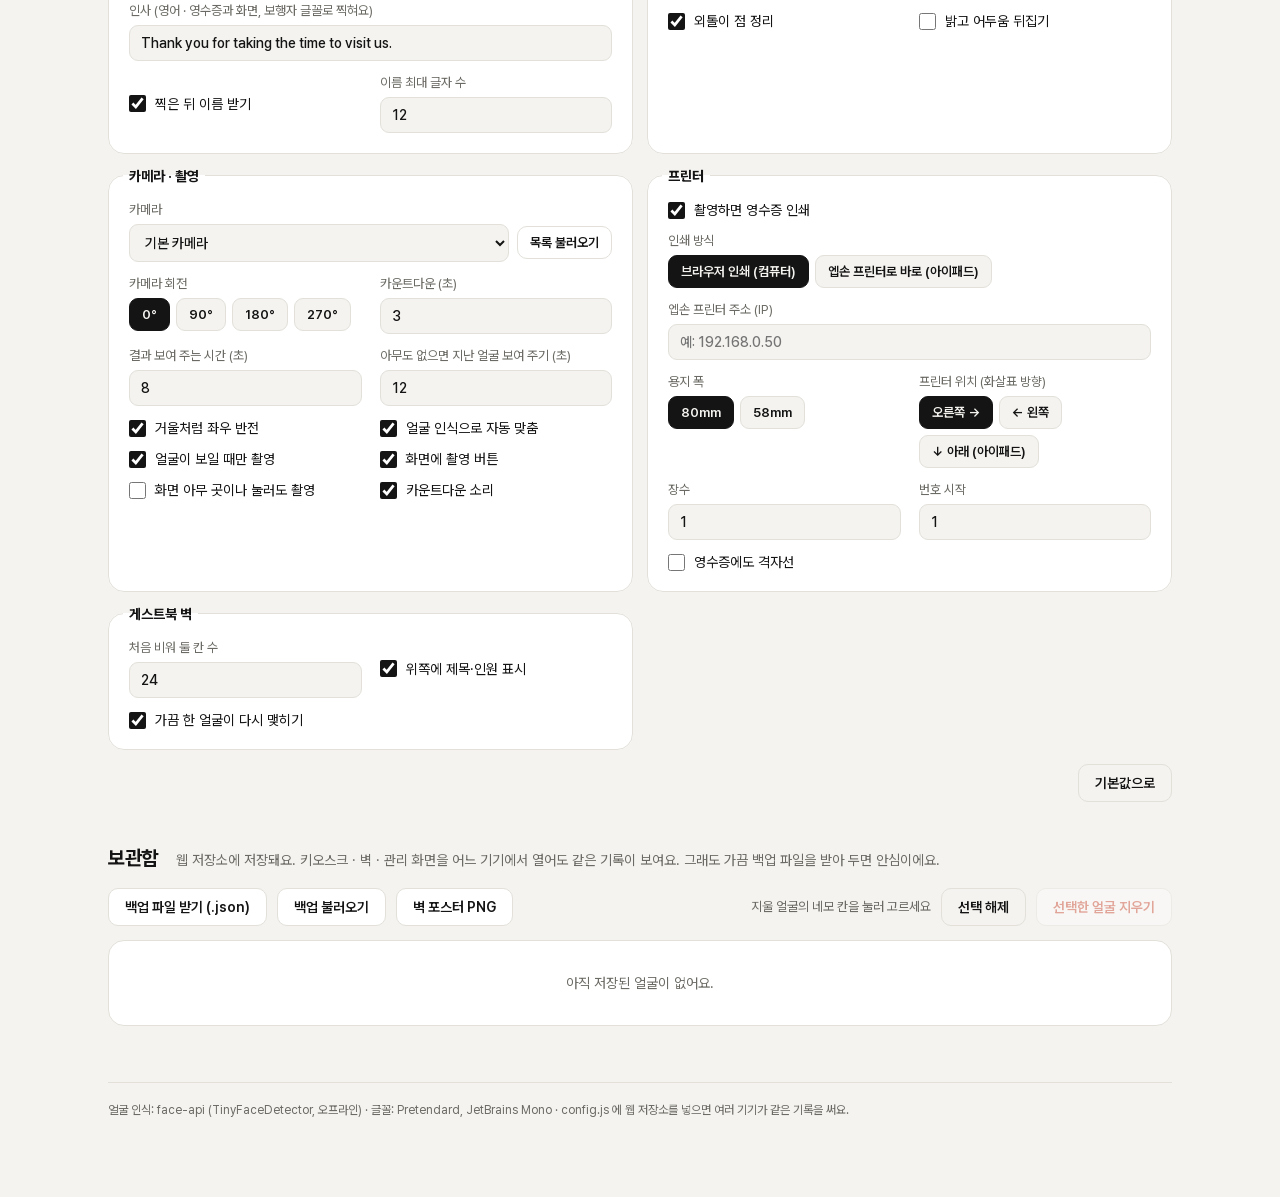
==== commit 65567dff: "Receipt layout to 1200x2423 design ratio; remove shutter word Co-Authored-By: Claude Opus 5.5 <norep" ====
--- a/index.html
+++ b/index.html
@@ -4,8 +4,8 @@
 <meta charset="utf-8">
 <meta name="viewport" content="width=device-width, initial-scale=1">
 <title>게스트북 · 관리</title>
-<link rel="stylesheet" href="css/base.css?v=1791965939">
-<link rel="stylesheet" href="css/admin.css?v=1791965939">
+<link rel="stylesheet" href="css/base.css?v=1791966553">
+<link rel="stylesheet" href="css/admin.css?v=1791966553">
 </head>
 <body>
 <main>
@@ -203,8 +203,8 @@
   <footer>얼굴 인식: face-api (TinyFaceDetector, 오프라인) · 글꼴: Pretendard, JetBrains Mono · config.js 에 웹 저장소를 넣으면 여러 기기가 같은 기록을 써요.</footer>
 </main>
 <script src="config.js"></script>
-<script src="js/common.js?v=1791965939"></script>
-<script src="js/dotname.js?v=1791965939"></script>
-<script src="js/admin.js?v=1791965939"></script>
+<script src="js/common.js?v=1791966553"></script>
+<script src="js/dotname.js?v=1791966553"></script>
+<script src="js/admin.js?v=1791966553"></script>
 </body>
 </html>
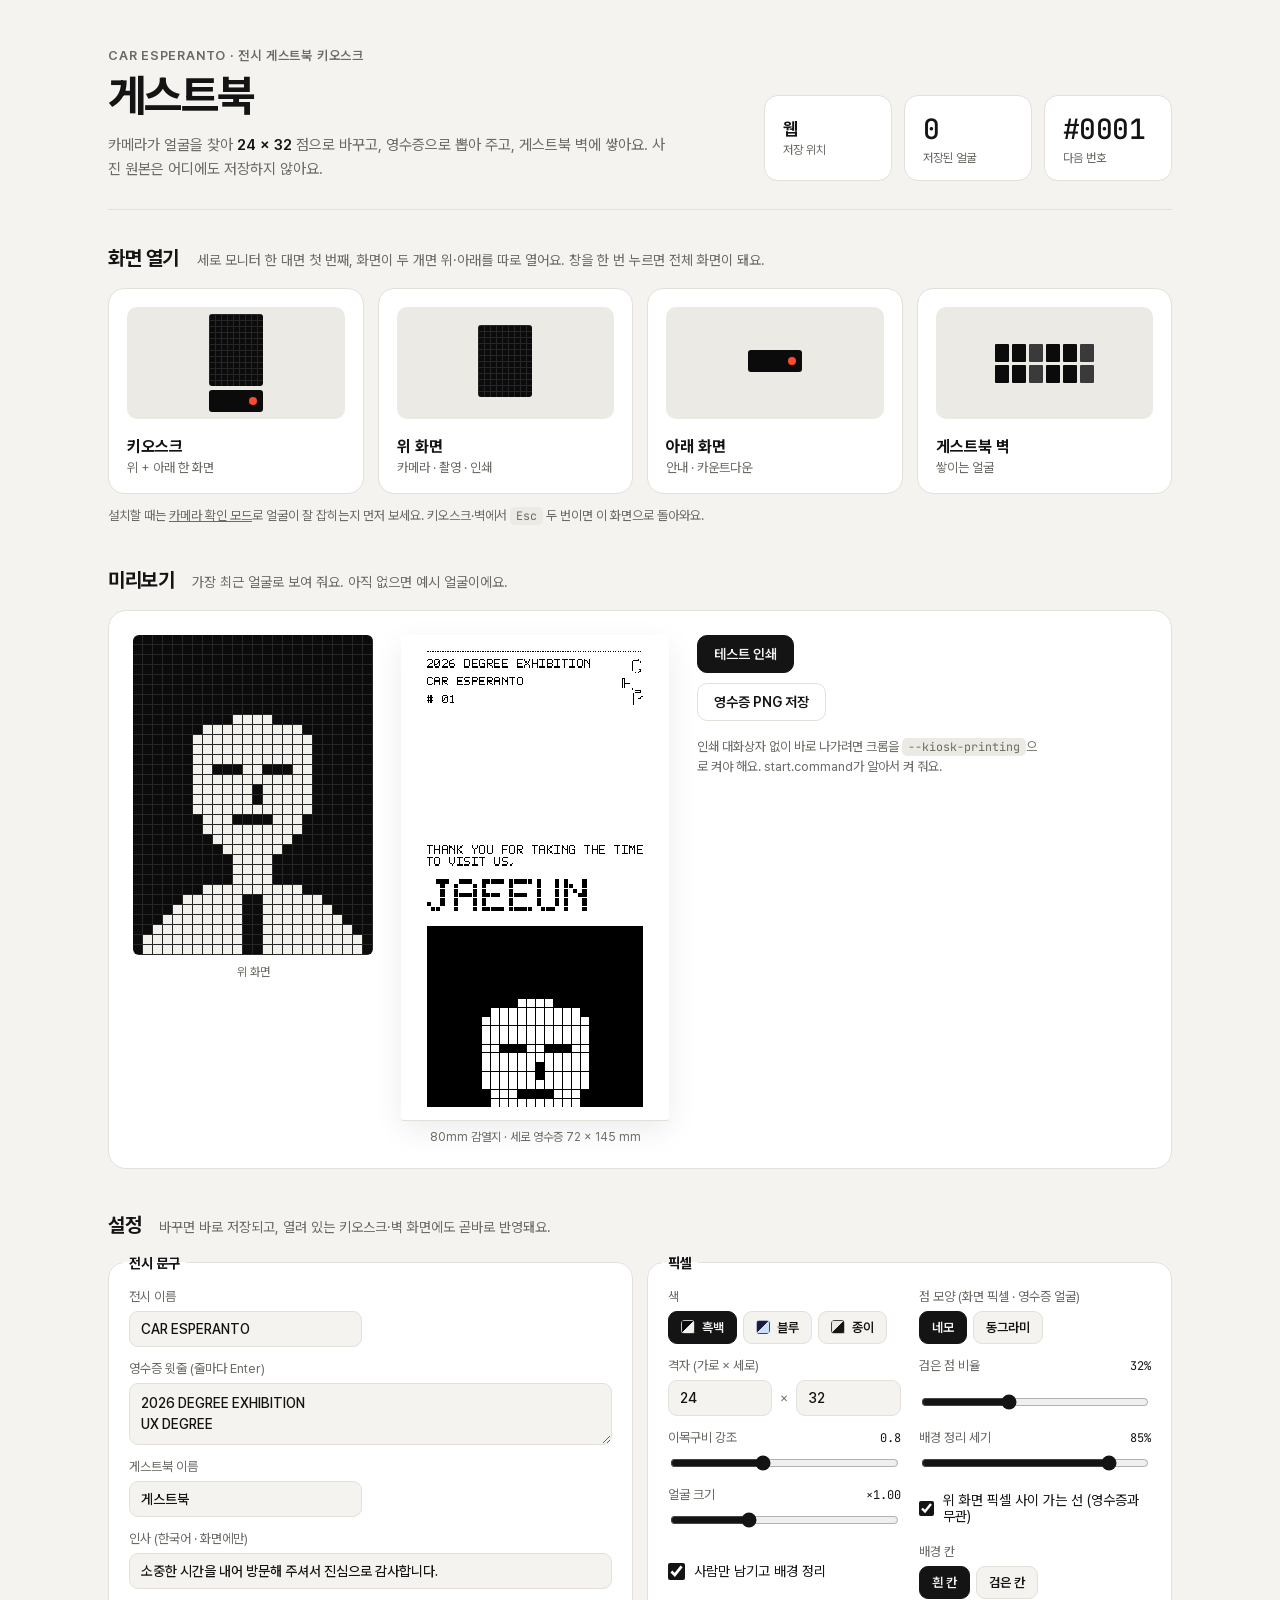
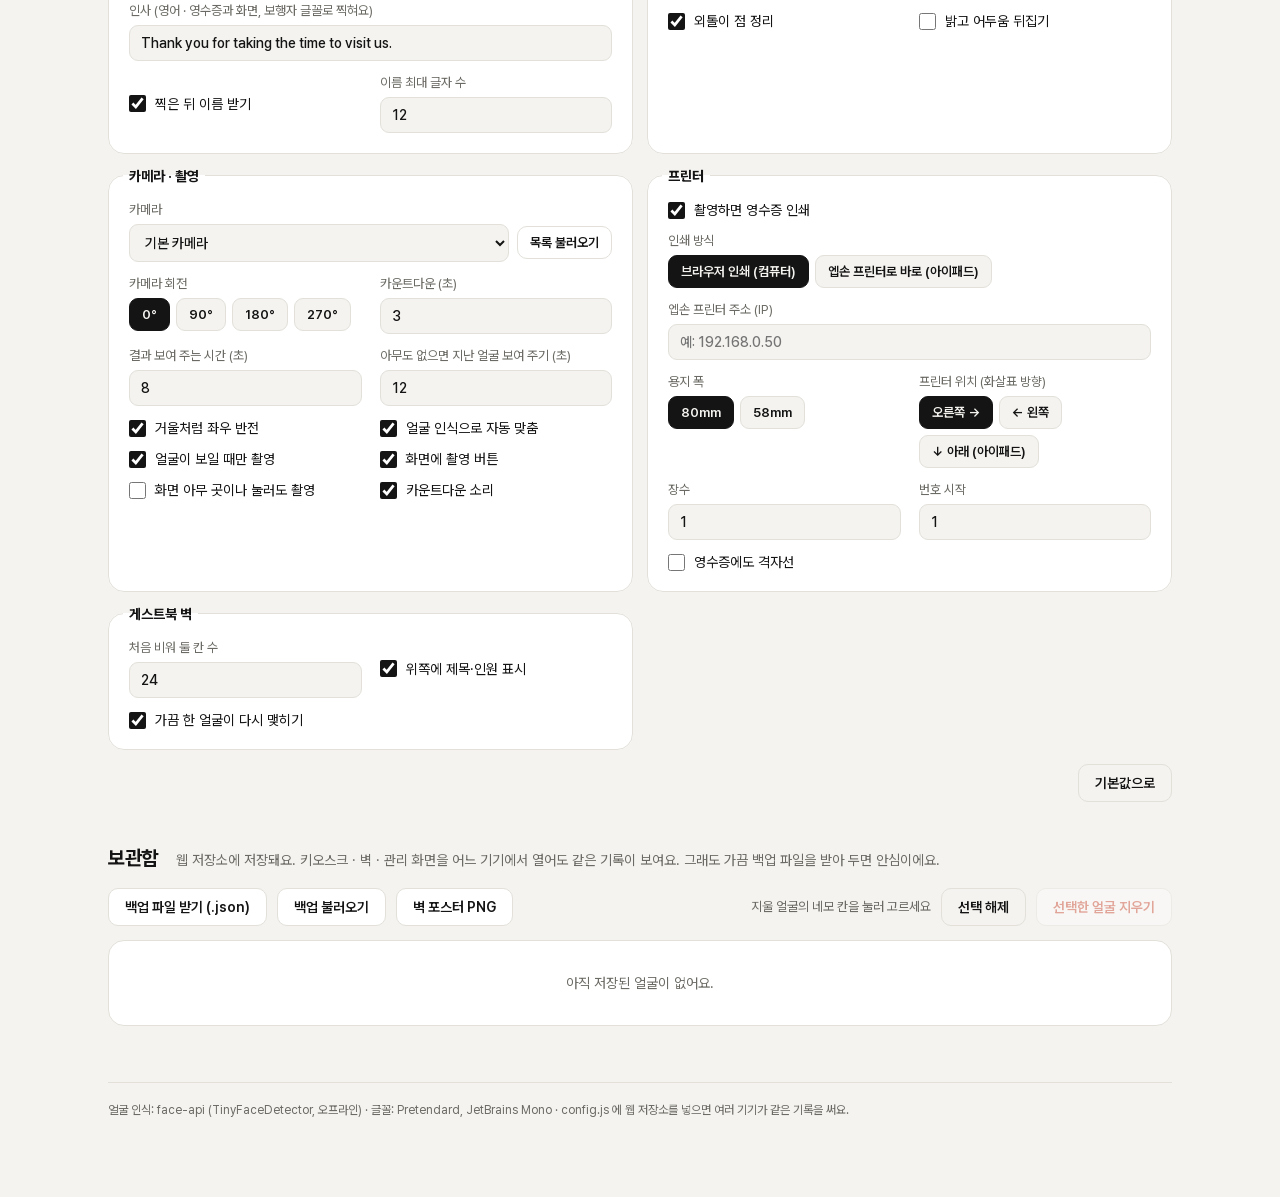
==== commit 3a082362: "Receipt uses real pixel portrait; dot version uses round pixel text, rule and logo Co-Authored-By: C" ====
--- a/index.html
+++ b/index.html
@@ -4,8 +4,8 @@
 <meta charset="utf-8">
 <meta name="viewport" content="width=device-width, initial-scale=1">
 <title>게스트북 · 관리</title>
-<link rel="stylesheet" href="css/base.css?v=1791966553">
-<link rel="stylesheet" href="css/admin.css?v=1791966553">
+<link rel="stylesheet" href="css/base.css?v=1791967075">
+<link rel="stylesheet" href="css/admin.css?v=1791967075">
 </head>
 <body>
 <main>
@@ -203,8 +203,8 @@
   <footer>얼굴 인식: face-api (TinyFaceDetector, 오프라인) · 글꼴: Pretendard, JetBrains Mono · config.js 에 웹 저장소를 넣으면 여러 기기가 같은 기록을 써요.</footer>
 </main>
 <script src="config.js"></script>
-<script src="js/common.js?v=1791966553"></script>
-<script src="js/dotname.js?v=1791966553"></script>
-<script src="js/admin.js?v=1791966553"></script>
+<script src="js/common.js?v=1791967075"></script>
+<script src="js/dotname.js?v=1791967075"></script>
+<script src="js/admin.js?v=1791967075"></script>
 </body>
 </html>
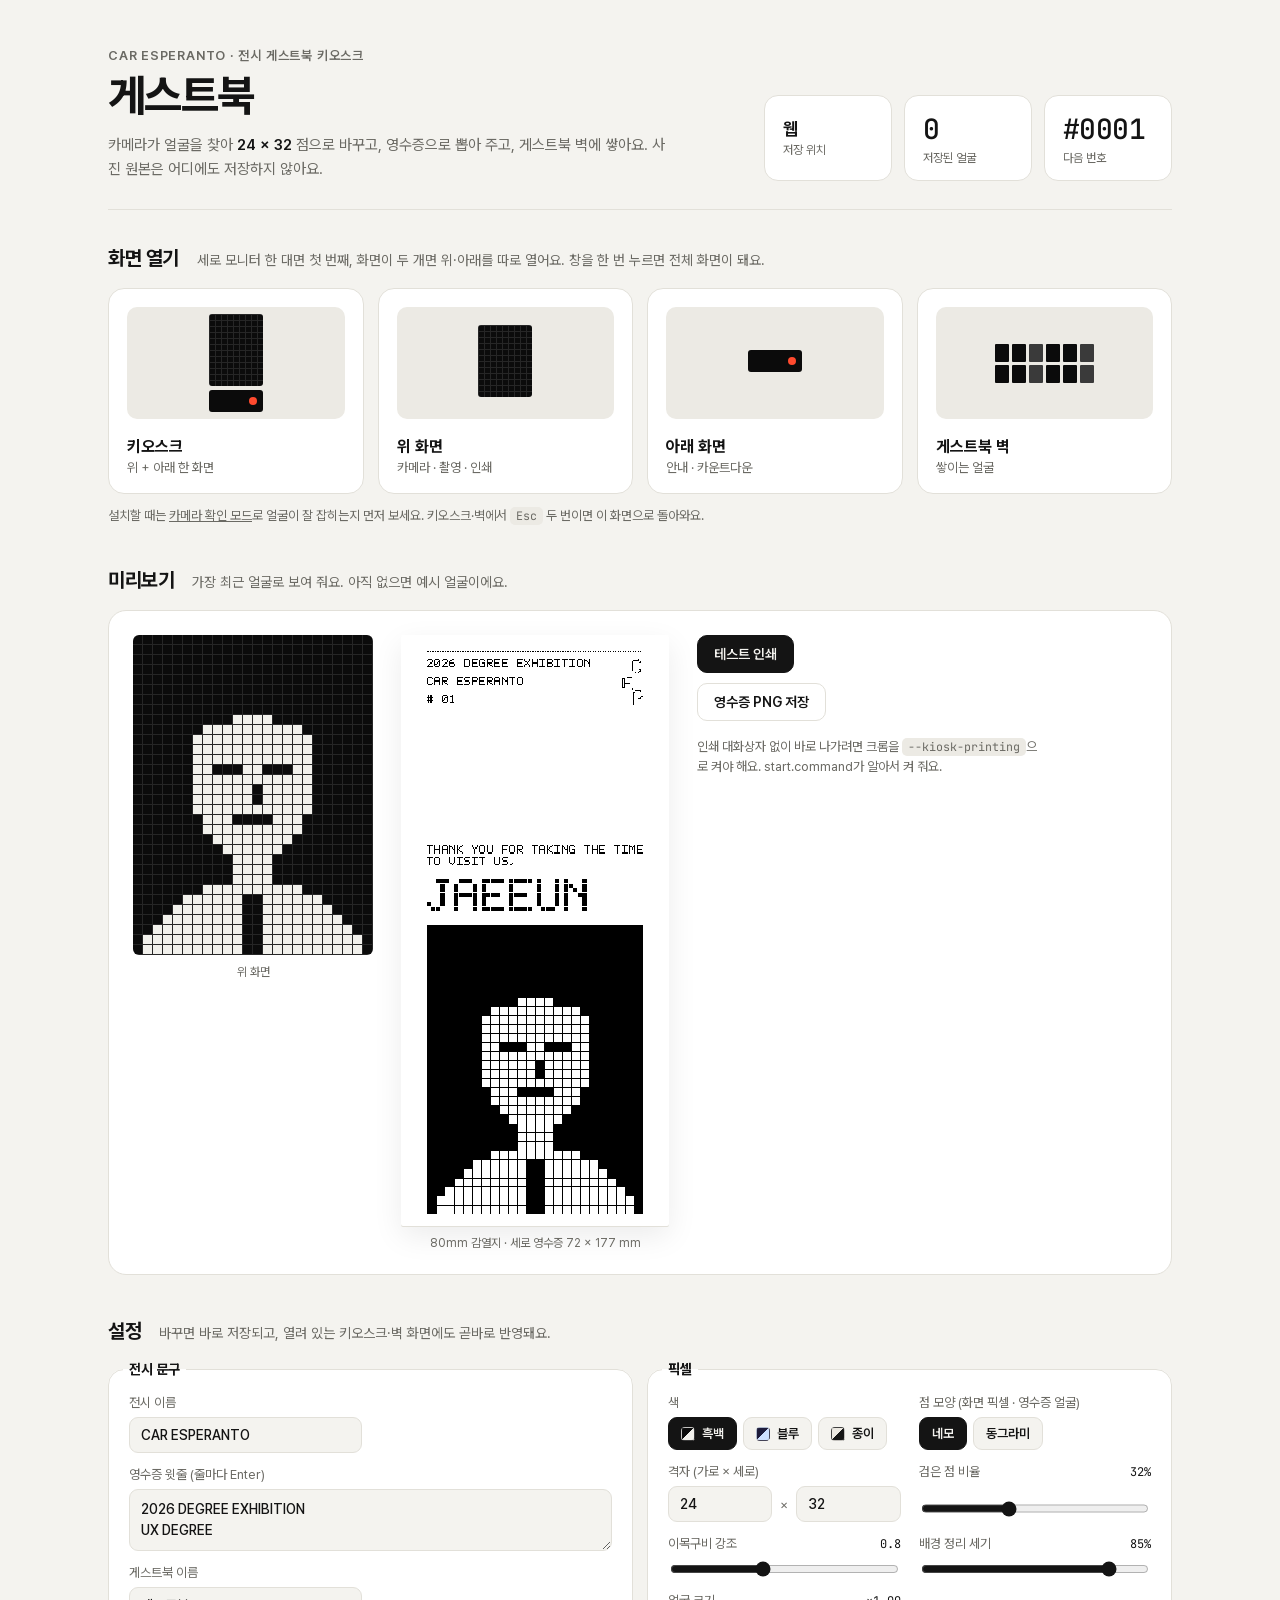
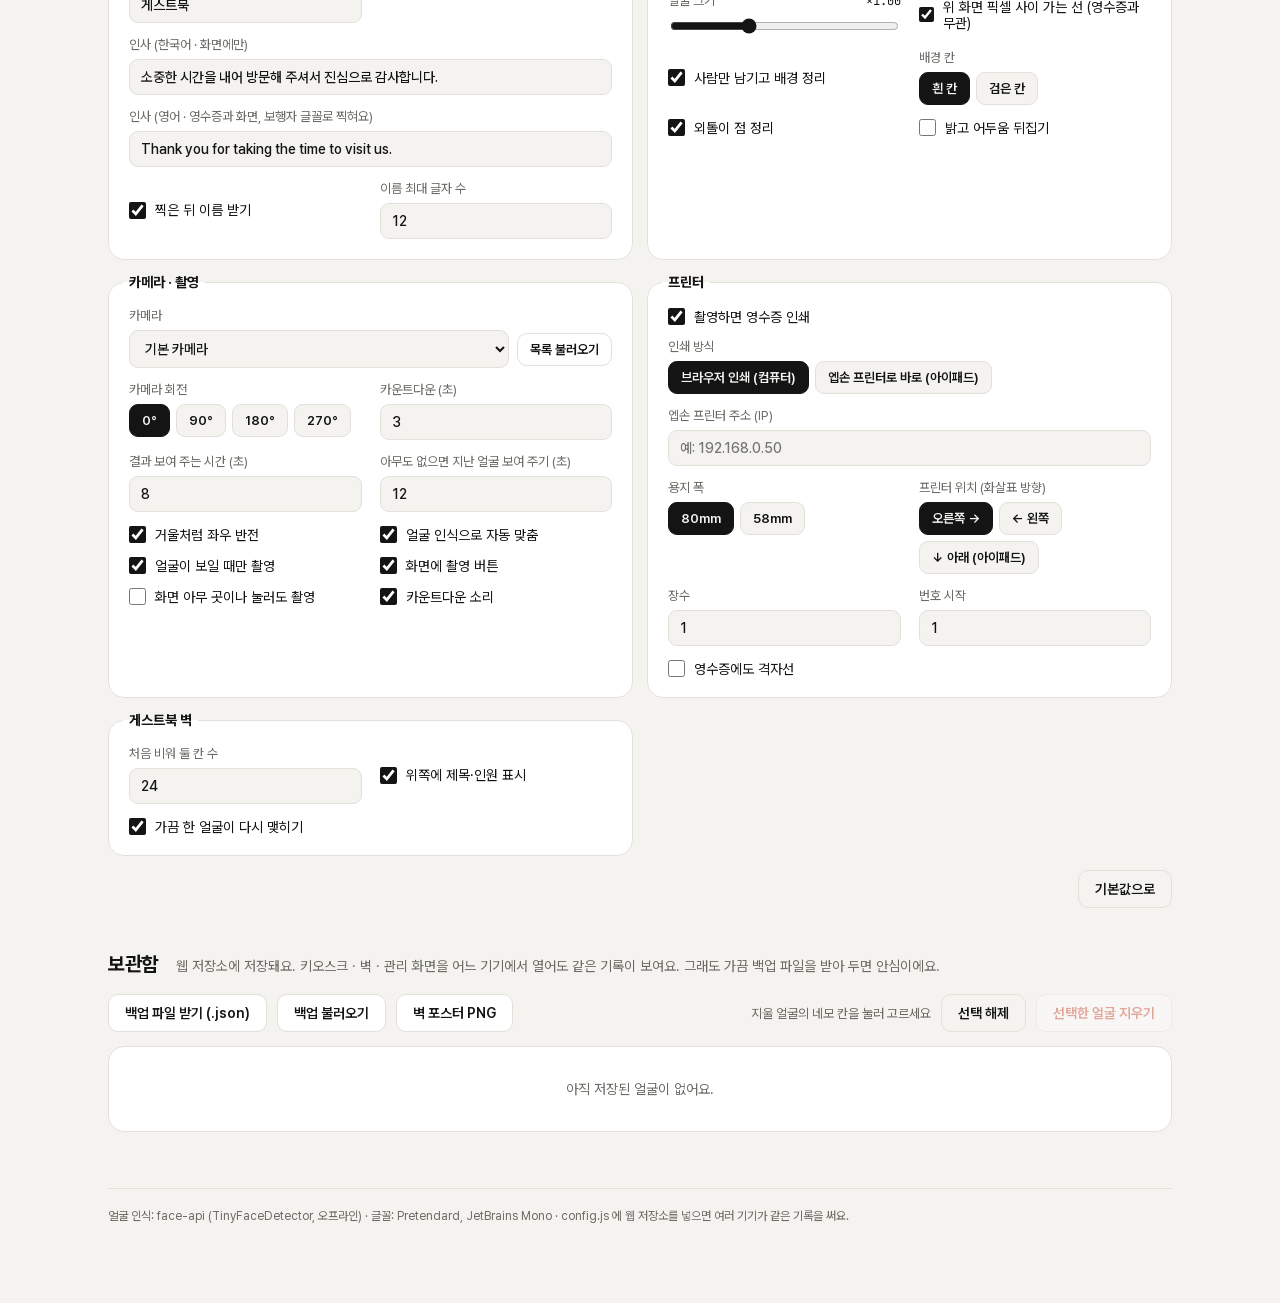
==== commit 2491b4c4: "Kiosk and guest book UI from Figma (Guest book design · Section 1) - Single 1024x1366 iPad screen: m" ====
--- a/index.html
+++ b/index.html
@@ -4,8 +4,8 @@
 <meta charset="utf-8">
 <meta name="viewport" content="width=device-width, initial-scale=1">
 <title>게스트북 · 관리</title>
-<link rel="stylesheet" href="css/base.css?v=1791967075">
-<link rel="stylesheet" href="css/admin.css?v=1791967075">
+<link rel="stylesheet" href="css/base.css?v=1793649565">
+<link rel="stylesheet" href="css/admin.css?v=1793649565">
 </head>
 <body>
 <main>
@@ -203,8 +203,8 @@
   <footer>얼굴 인식: face-api (TinyFaceDetector, 오프라인) · 글꼴: Pretendard, JetBrains Mono · config.js 에 웹 저장소를 넣으면 여러 기기가 같은 기록을 써요.</footer>
 </main>
 <script src="config.js"></script>
-<script src="js/common.js?v=1791967075"></script>
-<script src="js/dotname.js?v=1791967075"></script>
-<script src="js/admin.js?v=1791967075"></script>
+<script src="js/common.js?v=1793649565"></script>
+<script src="js/dotname.js?v=1793649565"></script>
+<script src="js/admin.js?v=1793649565"></script>
 </body>
 </html>
